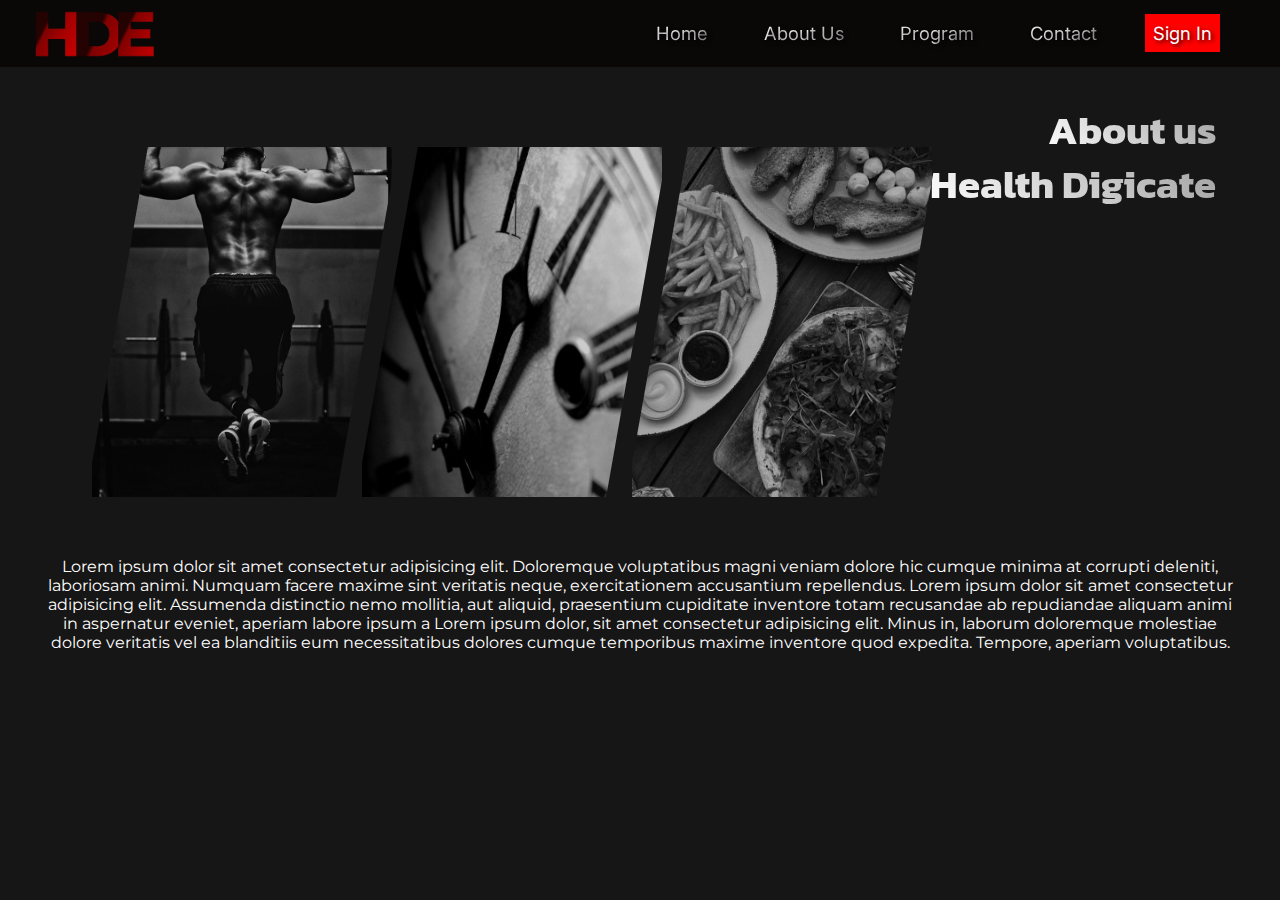
==== about.html @ f242c2aa "Add files via upload" ====
<!DOCTYPE html>
<html lang="en">
<head>
    <meta charset="UTF-8">
    <meta name="viewport" content="width=device-width, initial-scale=1.0">
    <title>Health Digicate</title>
    <link rel="stylesheet" href="style.css">
    <link rel="preconnect" href="https://fonts.googleapis.com">
    <link rel="preconnect" href="https://fonts.gstatic.com" crossorigin>
    <link href="https://fonts.googleapis.com/css2?family=Inter:ital,opsz,wght@0,14..32,100..900;1,14..32,100..900&family=Kanit:ital,wght@0,100;0,200;0,300;0,400;0,500;0,600;0,700;0,800;0,900;1,100;1,200;1,300;1,400;1,500;1,600;1,700;1,800;1,900&family=Montserrat:ital,wght@0,100..900;1,100..900&display=swap" rel="stylesheet">
</head>
<body>
   <nav>
      <div class="title">
         <img src="logo.png" alt="logo" width="130px">
      </div>
      <ul>
         <li><a href="special.html">Home</a></li>
         <li><a href="first.html">About Us</a></li>
         <li><a href="second.html">Program</a></li>
         <li><a href="villain.html">Contact</a></li>
         <li><a href="villain.html" class="no-hover">Sign In</a></li>
      </ul>
   </nav>
   <div class="about-section">
      <h1 class="about-us">About us</h1>
      <h1 class="health-about">Health Digicate</h1>
   </div>
   <div class="image-container">
      <div class="image-box">
         <img src="foto_about_1.jpg" alt="foto_about_1" class="image-photo">
      </div>
      <div class="image-box">
         <img src="foto_about_2.jpg" alt="foto_about_2" class="image-photo">
      </div>
      <div class="image-box">
         <img src="foto_about_3.jpg" alt="foto_about_3" class="image-photo">
      </div>
   </div>
   <p>
      Lorem ipsum dolor sit amet consectetur adipisicing elit. Doloremque voluptatibus magni veniam dolore hic cumque minima at corrupti deleniti, laboriosam animi. Numquam facere maxime sint veritatis neque, exercitationem accusantium repellendus. Lorem ipsum dolor sit amet consectetur adipisicing elit. Assumenda distinctio nemo mollitia, aut aliquid, praesentium cupiditate inventore totam recusandae ab repudiandae aliquam animi in aspernatur eveniet, aperiam labore ipsum a Lorem ipsum dolor, sit amet consectetur adipisicing elit. Minus in, laborum doloremque molestiae dolore veritatis vel ea blanditiis eum necessitatibus dolores cumque temporibus maxime inventore quod expedita. Tempore, aperiam voluptatibus.
   </p>
</body>
---- style.css ----
body {
    background-color: #171616;
    margin: 0;
    padding: 0;
}

nav {
    display: flex;
    justify-content: space-between;
    align-items: center;
    padding: 0 60px 0 30px;
    background-color: #0A0707;
    text-decoration: none;
    font-family: 'Inter', sans-serif;
}
ul {
    display: flex;
    gap: 40px;
    list-style: none;
    
}
li a{
    text-decoration: none;
    text-shadow: 2px 2px 4px rgba(0, 0, 0, 0.8);
    color: white;
    font-size: 1.15rem;
    background-color: transparent;
    padding: 8px;
    border: 10px;
    transition: all 0.2s ease;
    background: linear-gradient(90deg, #ffffff 50%, #a0a0a0 100%);
    -webkit-background-clip: text;
    -webkit-text-fill-color: transparent;
    background-clip: text;
}
.no-hover{
    background: none;
    -webkit-text-fill-color: white;
    background-color: red;
}
.no-hover:hover{
    border-bottom: none;
}
li a:hover {
    border-bottom: 4px solid red;
    font-weight: bold;
}

.about-us {
    right: 5%;
    top: 10%;
}
.health-about{
    right: 5%;
    top: 16%;
}
.about-section h1 {
    font-size: 40px;
    font-weight: bold;
    margin-top: 10px;
    background: linear-gradient(45deg, #ffffff 0%, #a0a0a0 100%);
    -webkit-background-clip: text;
    -webkit-text-fill-color: transparent;
    background-clip: text;
    color: #fff;
    font-family: 'Kanit', sans-serif;
    position: absolute;
    text-align: right;
}

/* .image-container {
    display: flex;
    align-items: center;
    justify-content: center;
    margin-top: 80px;
    gap: 20px;
}
.image-box {
    transform: rotate(10deg);
    overflow: hidden;

}
.image-box img {
    width: 200px;
    height: 300px;
    object-fit: cover;
} */

.image-container {
    position: relative;
    width: 100%;
    height: 400px;
    display: flex;
    justify-content: center;
    gap: 20px;
    margin-top: 80px;
    right: 10%;
}

.image-box {
    width: 250px;
    height: 350px;
    overflow: hidden;
    transform: skewX(-10deg);
    position: relative;
    background: #171616;
}



.image-photo {
    width: 120%;  
    height: 100%;
    object-fit: cover;
    transform: skewX(10deg);
    position: relative;
    left: -10%;
    filter: brightness(0.8);
}


p {
    color: white;
    display: flex;
    text-align: center;
    justify-content: center;
    margin-left: 45px;
    margin-right: 45px;
    margin-top: 10px;
    font-family: 'Montserrat', sans-serif;
}

@media (max-width: 768px) {
    body {overflow-x: hidden;}

    /* nav {
        flex-direction: column; 
    }*/

    .image-box{
        height: auto;
    }
    .image-container{
        margin-top: 120px;
        margin-left: 17%;
        width: 85%;
        height: 50%;
   }

    p {
        font-size: small;
        text-align: center;
        margin-top: 50px;
    }

    nav {
        
    }
}
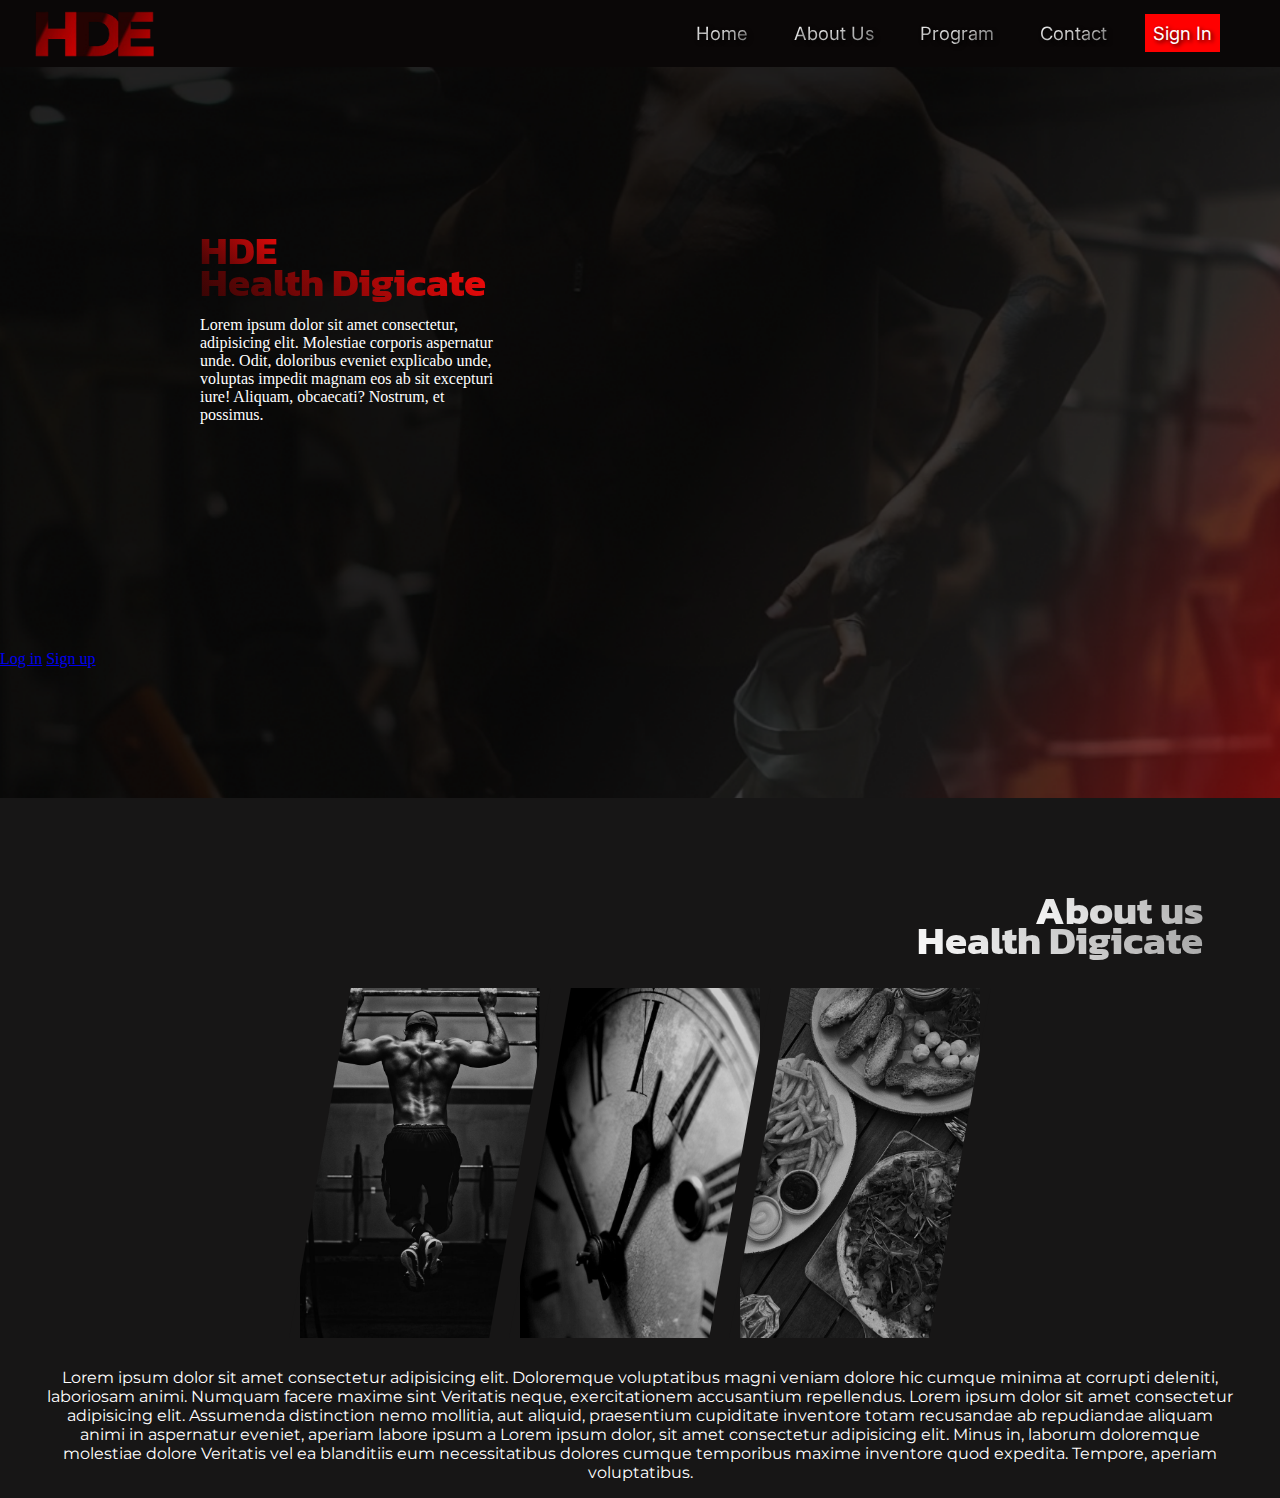
==== commit 9be2ef13: "BUATRENO" ====
--- a/about.html
+++ b/about.html
@@ -1,27 +1,77 @@
 <!DOCTYPE html>
+
 <html lang="en">
+
 <head>
+
     <meta charset="UTF-8">
+
     <meta name="viewport" content="width=device-width, initial-scale=1.0">
+
     <title>Health Digicate</title>
+
     <link rel="stylesheet" href="style.css">
+
+    <link rel="stylesheet" href="https://cdnjs.cloudflare.com/ajax/libs/font-awesome/6.0.0-beta3/css/all.min.css">
+
     <link rel="preconnect" href="https://fonts.googleapis.com">
+
     <link rel="preconnect" href="https://fonts.gstatic.com" crossorigin>
+
     <link href="https://fonts.googleapis.com/css2?family=Inter:ital,opsz,wght@0,14..32,100..900;1,14..32,100..900&family=Kanit:ital,wght@0,100;0,200;0,300;0,400;0,500;0,600;0,700;0,800;0,900;1,100;1,200;1,300;1,400;1,500;1,600;1,700;1,800;1,900&family=Montserrat:ital,wght@0,100..900;1,100..900&display=swap" rel="stylesheet">
-</head>
+
+   </head>
+
 <body>
+
    <nav>
+
       <div class="title">
+
          <img src="logo.png" alt="logo" width="130px">
+
       </div>
-      <ul>
-         <li><a href="special.html">Home</a></li>
-         <li><a href="first.html">About Us</a></li>
-         <li><a href="second.html">Program</a></li>
-         <li><a href="villain.html">Contact</a></li>
-         <li><a href="villain.html" class="no-hover">Sign In</a></li>
-      </ul>
-   </nav>
+      <div class="navbar-nav">
+         <ul class="menu">
+
+            <li><a href="#home">Home</a></li>
+   
+            <li><a href="#about">About Us</a></li>
+   
+            <li><a href="#program">Program</a></li>
+   
+            <li><a href="#contact">Contact</a></li>
+   
+            <li><a href="" target="_self" class="no-hover">Sign In</a></li>
+   
+         </ul>
+      </div>
+
+      <div class="hamburger-container">
+
+         <button class="hamburger"><i class="fa-solid fa-bars"></i></button>
+
+      </div>
+
+   </nav>   
+ 
+<div class="home" id="home">
+   <div class="home-page">
+   <div class="home-text">
+      <h1 class="hde-home">HDE</h1>
+      <h1 class="health-home">Health Digicate</h1>
+   </div>
+   <div class="home-paragraph">
+      <p>Lorem ipsum dolor sit amet consectetur, adipisicing elit. Molestiae corporis aspernatur unde. Odit, doloribus eveniet explicabo unde, voluptas impedit magnam eos ab sit excepturi iure! Aliquam, obcaecati? Nostrum, et possimus.</p>
+   </div>
+   </div>
+   <div class="home-link">
+      <a href="login.html">Log in</a>
+      <a href="sign-up-home">Sign up</a>
+   </div>
+</div>
+
+<div class="about-page" id="about">
    <div class="about-section">
       <h1 class="about-us">About us</h1>
       <h1 class="health-about">Health Digicate</h1>
@@ -31,13 +81,20 @@
          <img src="foto_about_1.jpg" alt="foto_about_1" class="image-photo">
       </div>
       <div class="image-box">
-         <img src="foto_about_2.jpg" alt="foto_about_2" class="image-photo">
+         <img src="foto_about_2.jpg" alt="foto_about_2" class="image-photo photo-down">
       </div>
       <div class="image-box">
          <img src="foto_about_3.jpg" alt="foto_about_3" class="image-photo">
       </div>
    </div>
-   <p>
-      Lorem ipsum dolor sit amet consectetur adipisicing elit. Doloremque voluptatibus magni veniam dolore hic cumque minima at corrupti deleniti, laboriosam animi. Numquam facere maxime sint veritatis neque, exercitationem accusantium repellendus. Lorem ipsum dolor sit amet consectetur adipisicing elit. Assumenda distinctio nemo mollitia, aut aliquid, praesentium cupiditate inventore totam recusandae ab repudiandae aliquam animi in aspernatur eveniet, aperiam labore ipsum a Lorem ipsum dolor, sit amet consectetur adipisicing elit. Minus in, laborum doloremque molestiae dolore veritatis vel ea blanditiis eum necessitatibus dolores cumque temporibus maxime inventore quod expedita. Tempore, aperiam voluptatibus.
+
+   <p class="about-text">
+
+      Lorem ipsum dolor sit amet consectetur adipisicing elit. Doloremque voluptatibus magni veniam dolore hic cumque minima at corrupti deleniti, laboriosam animi. Numquam facere maxime sint Veritatis neque, exercitationem accusantium repellendus. Lorem ipsum dolor sit amet consectetur adipisicing elit. Assumenda distinction nemo mollitia, aut aliquid, praesentium cupiditate inventore totam recusandae ab repudiandae aliquam animi in aspernatur eveniet, aperiam labore ipsum a Lorem ipsum dolor, sit amet consectetur adipisicing elit. Minus in, laborum doloremque molestiae dolore Veritatis vel ea blanditiis eum necessitatibus dolores cumque temporibus maxime inventore quod expedita. Tempore, aperiam voluptatibus.
+
    </p>
+
+</div>
+<script src="script.js"></script>
 </body>
+</html>--- a/style.css
+++ b/style.css
@@ -1,7 +1,8 @@
-body {
+body, html {
     background-color: #171616;
     margin: 0;
     padding: 0;
+    scroll-behavior: smooth;
 }
 
 nav {
@@ -12,12 +13,19 @@
     background-color: #0A0707;
     text-decoration: none;
     font-family: 'Inter', sans-serif;
-}
-ul {
-    display: flex;
-    gap: 40px;
+    position: fixed;
+    top: 0;
+    left: 0;
+    right: 0;
+    z-index: 9999;
+}
+.navbar-nav ul {
+    display: flex;
+    gap: 30px;
     list-style: none;
-    
+}
+.navbar-nav {
+    transition: all 0.4s ease-in;
 }
 li a{
     text-decoration: none;
@@ -40,19 +48,60 @@
 }
 .no-hover:hover{
     border-bottom: none;
-}
-li a:hover {
+    font-weight: normal;
+}
+li a.active,a:hover {
     border-bottom: 4px solid red;
     font-weight: bold;
 }
-
+.home {
+    background-image: url(background-home.png);
+    background-size: cover;
+    background-position: center;
+    background-attachment: fixed;
+    padding-top: 50px;
+    padding-bottom: 130px;
+}
+.home-page {
+    margin-top: 200px;
+    margin-left: 150px;
+    padding: 50px;
+    width: 300px;
+    height: 300px;
+    position: relative;
+}
+.home-page h1 {
+    font-size: 40px;
+    font-weight: bold;
+    margin-top: 10px;
+    background: linear-gradient(45deg, #2f0404, #fa0a0a 100%);
+    -webkit-background-clip: text;
+    -webkit-text-fill-color: transparent;
+    background-clip: text;
+    color: #fff;
+    font-family: 'Kanit', sans-serif;
+    position: absolute;
+    text-align: right;
+}
+.hde-home {
+    top: -10%;
+}
+.health-home {
+    top: -2%;
+}
+.home-paragraph {
+    color: white;
+}
+.about-page {
+    position: relative;
+}
 .about-us {
-    right: 5%;
-    top: 10%;
+    top: -3%;
+    right: 6%;
 }
 .health-about{
-    right: 5%;
-    top: 16%;
+    top: 2%;
+    right: 6%;
 }
 .about-section h1 {
     font-size: 40px;
@@ -93,20 +142,32 @@
     display: flex;
     justify-content: center;
     gap: 20px;
-    margin-top: 80px;
-    right: 10%;
-}
-
+    margin-top: 90px;
+}
 .image-box {
-    width: 250px;
+    width: 200px;
     height: 350px;
     overflow: hidden;
     transform: skewX(-10deg);
     position: relative;
     background: #171616;
-}
-
-
+    margin-top: 100px;
+}
+
+.hamburger-container button {
+    display: none;
+    background-color: transparent;
+    border: none;
+}
+
+.hamburger-container button i{
+    font-size: 20px;
+    color: white;
+}
+
+.hamburger-container{
+    display: none;
+}
 
 .image-photo {
     width: 120%;  
@@ -118,42 +179,70 @@
     filter: brightness(0.8);
 }
 
-
-p {
+.about-text {
     color: white;
     display: flex;
     text-align: center;
     justify-content: center;
     margin-left: 45px;
     margin-right: 45px;
-    margin-top: 10px;
+    margin-top: 80px;
     font-family: 'Montserrat', sans-serif;
 }
 
-@media (max-width: 768px) {
+.navbar-nav.active {
+    left: 0;
+}
+
+@media (max-width: 1024px) {
     body {overflow-x: hidden;}
-
-    /* nav {
-        flex-direction: column; 
-    }*/
 
     .image-box{
         height: auto;
     }
     .image-container{
         margin-top: 120px;
-        margin-left: 17%;
+        margin-left: 7%;
         width: 85%;
         height: 50%;
    }
 
-    p {
+    .about-text {
         font-size: small;
-        text-align: center;
+        text-align: justify;
         margin-top: 50px;
     }
 
-    nav {
-        
-    }
-}+    .hamburger-container button {
+        display: block;
+    }
+    
+    .hamburger-container{
+        display: block;
+    }
+    .navbar-nav {
+        position: absolute;
+        left: -120%;
+        top: 66px;
+        height: 100vh;
+        width: 100vw;
+        z-index: 9999;
+        background-color: #0A0707;
+    }
+
+    .navbar-nav ul{
+        flex-direction: column;
+    }
+    .about-page {
+        margin-top: 0rem;
+        position: relative;
+    }
+    .about-section h1{
+        font-size: 35px;
+    }
+}
+@media (max-width: 300px){
+    .about-section h1{
+        font-size: 25px;
+    }
+}
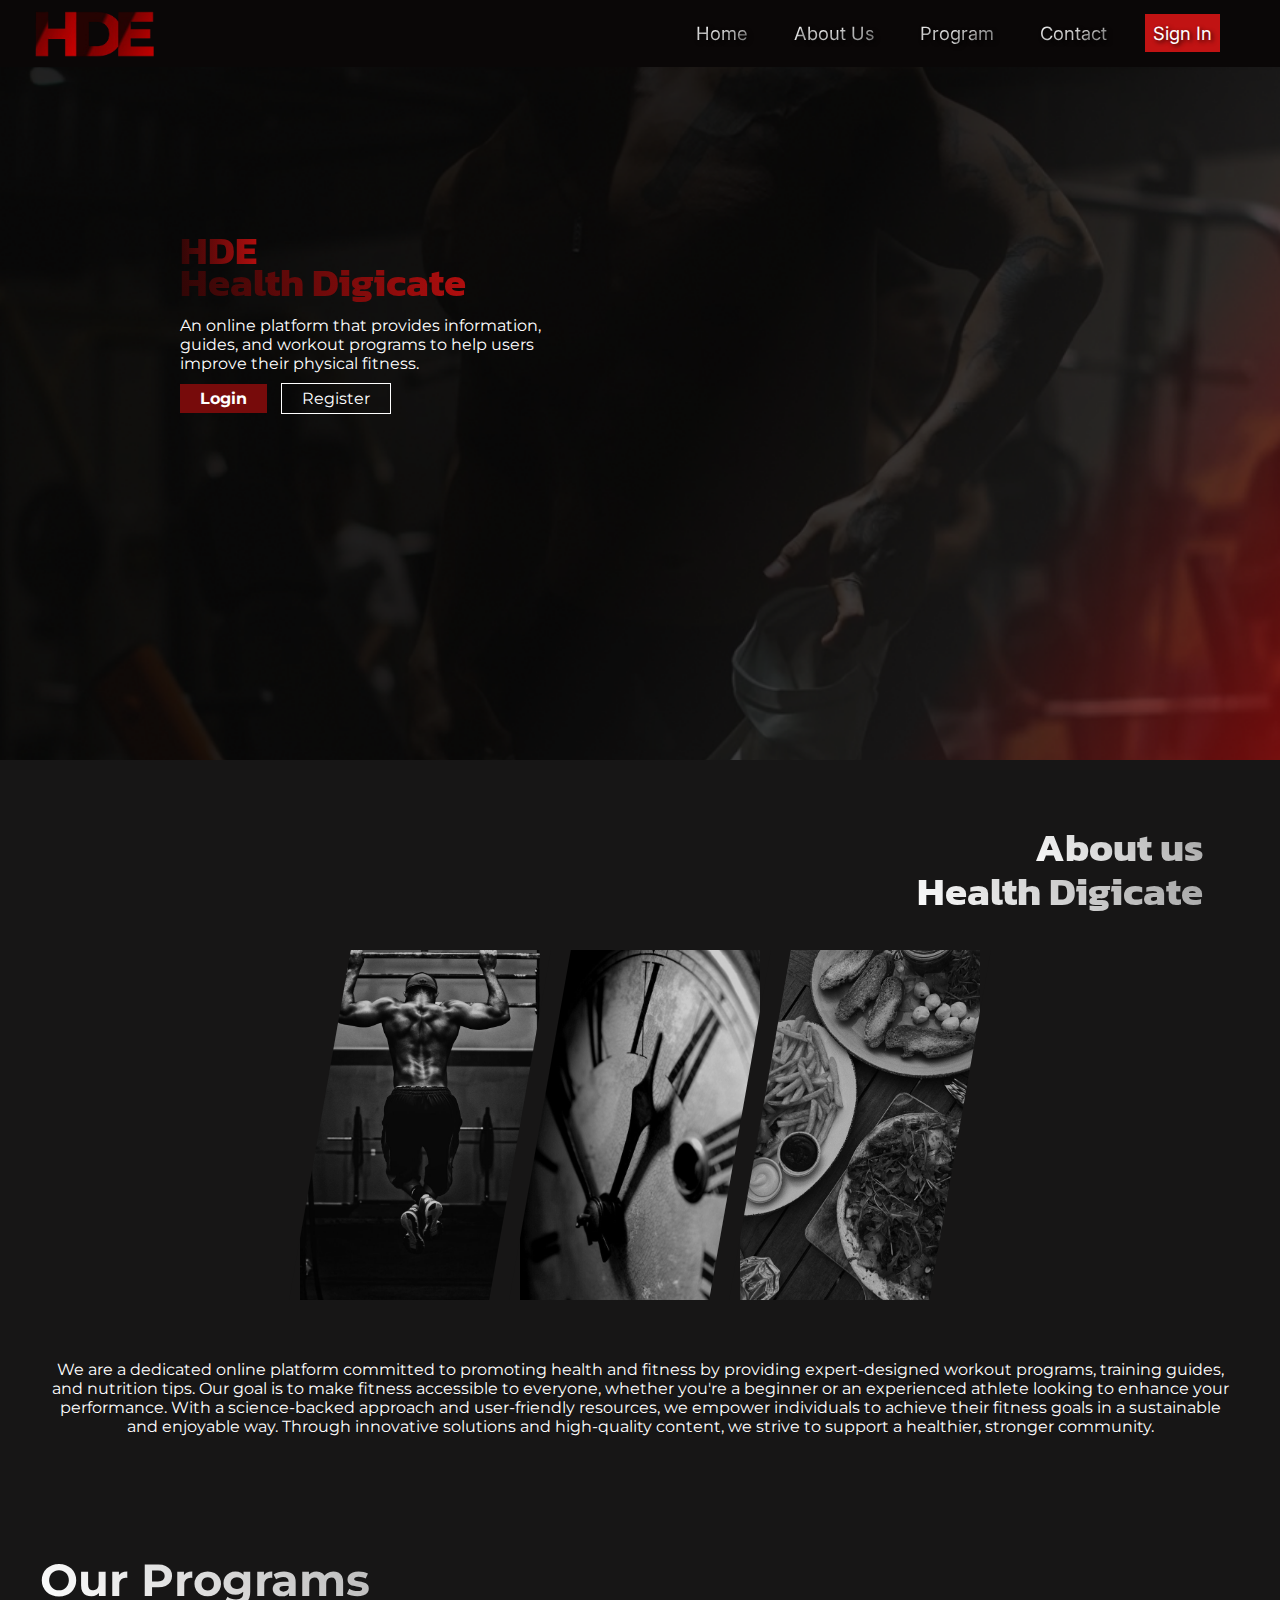
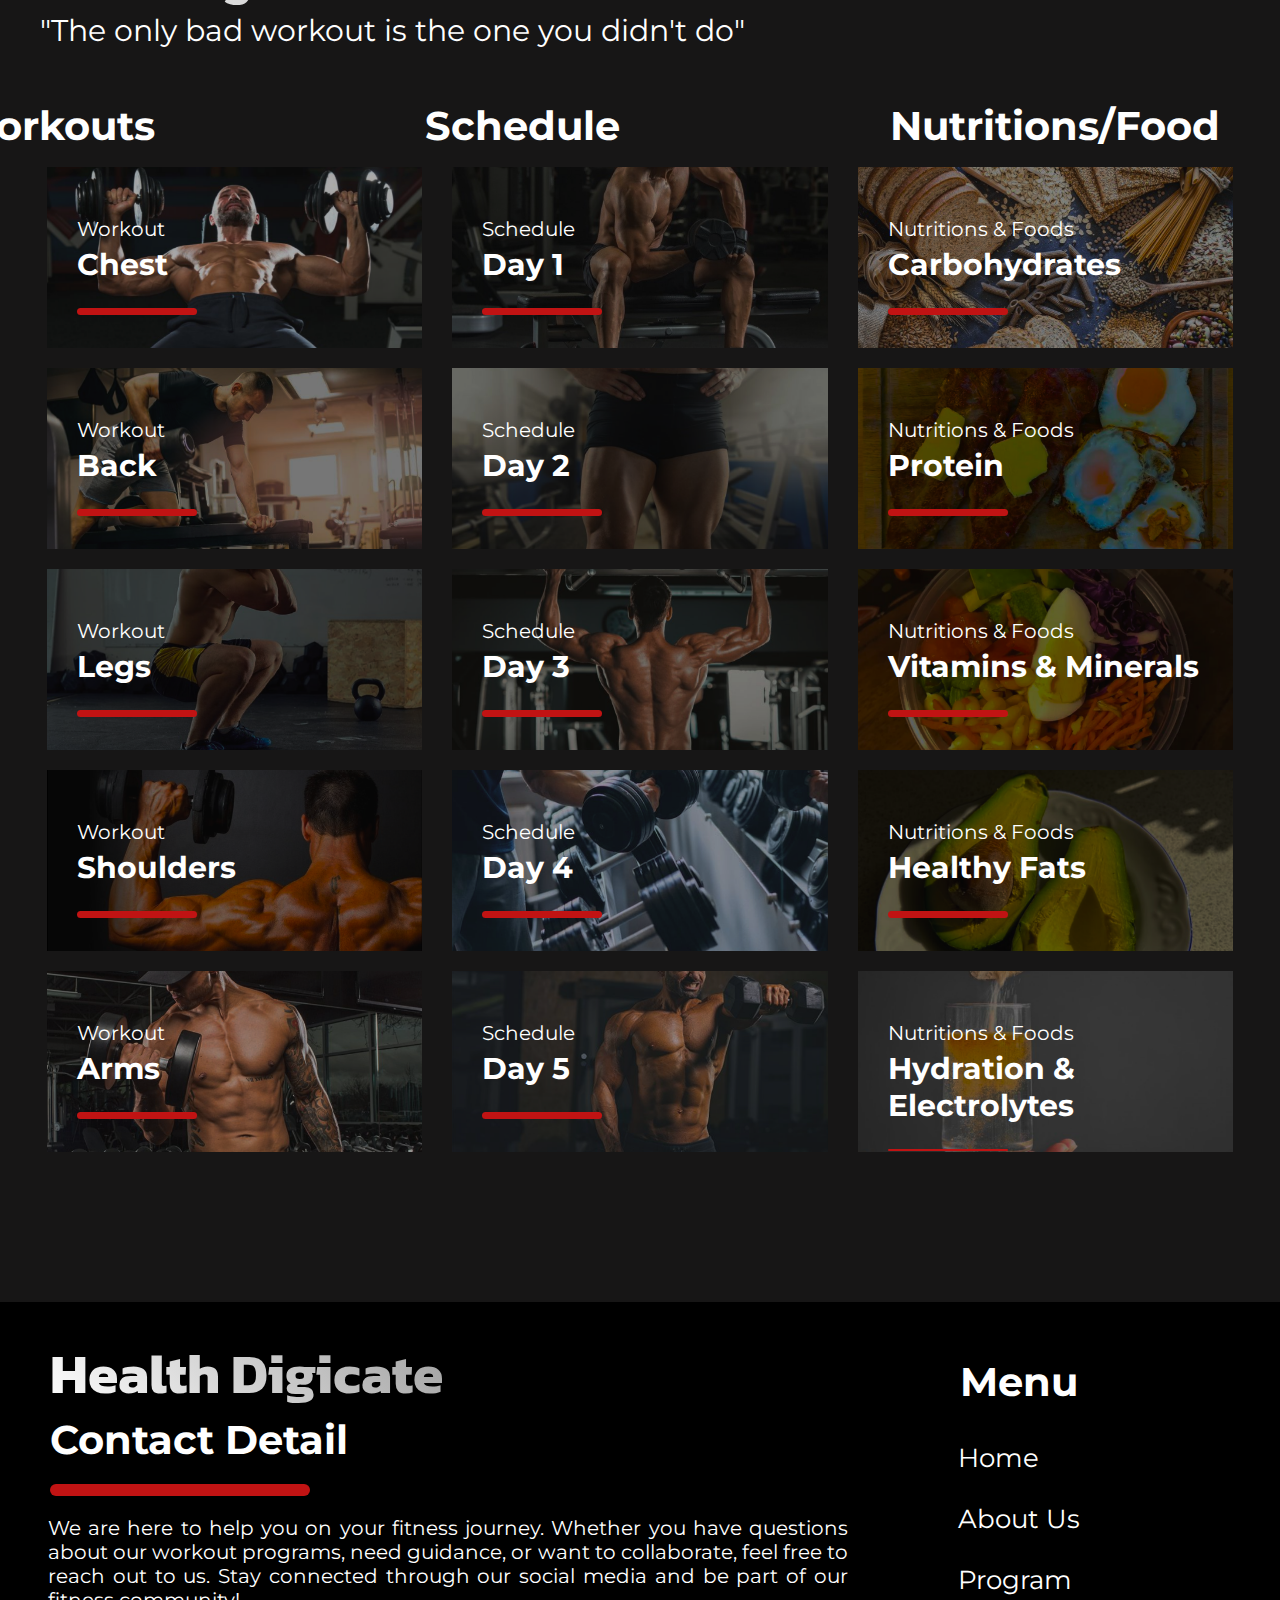
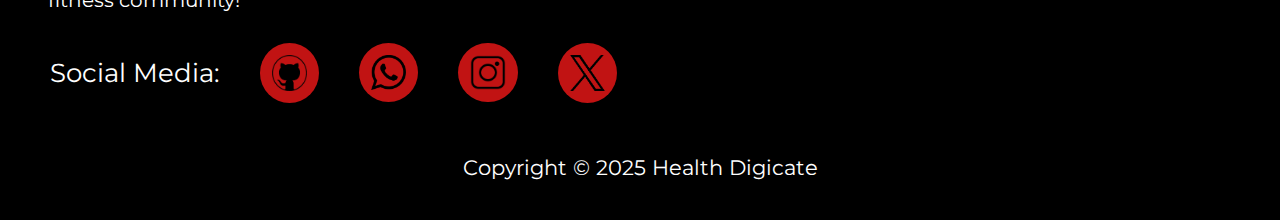
==== commit 70a5b907: "PROGRAMUPDATE" ====
--- a/about.html
+++ b/about.html
@@ -42,7 +42,7 @@
    
             <li><a href="#contact">Contact</a></li>
    
-            <li><a href="" target="_self" class="no-hover">Sign In</a></li>
+            <li><a href="login.html" target="_self" class="no-hover">Sign In</a></li>
    
          </ul>
       </div>
@@ -62,12 +62,12 @@
       <h1 class="health-home">Health Digicate</h1>
    </div>
    <div class="home-paragraph">
-      <p>Lorem ipsum dolor sit amet consectetur, adipisicing elit. Molestiae corporis aspernatur unde. Odit, doloribus eveniet explicabo unde, voluptas impedit magnam eos ab sit excepturi iure! Aliquam, obcaecati? Nostrum, et possimus.</p>
-   </div>
+      <p>An online platform that provides information, guides, and workout programs to help users improve their physical fitness.</p>
    </div>
    <div class="home-link">
-      <a href="login.html">Log in</a>
-      <a href="sign-up-home">Sign up</a>
+      <a href="login.html" class="login-link">Login</a>
+      <a href="login.html" class="sign-up-link">Register</a>
+   </div>
    </div>
 </div>
 
@@ -86,15 +86,157 @@
       <div class="image-box">
          <img src="foto_about_3.jpg" alt="foto_about_3" class="image-photo">
       </div>
-   </div>
-
+   </div>   
    <p class="about-text">
-
-      Lorem ipsum dolor sit amet consectetur adipisicing elit. Doloremque voluptatibus magni veniam dolore hic cumque minima at corrupti deleniti, laboriosam animi. Numquam facere maxime sint Veritatis neque, exercitationem accusantium repellendus. Lorem ipsum dolor sit amet consectetur adipisicing elit. Assumenda distinction nemo mollitia, aut aliquid, praesentium cupiditate inventore totam recusandae ab repudiandae aliquam animi in aspernatur eveniet, aperiam labore ipsum a Lorem ipsum dolor, sit amet consectetur adipisicing elit. Minus in, laborum doloremque molestiae dolore Veritatis vel ea blanditiis eum necessitatibus dolores cumque temporibus maxime inventore quod expedita. Tempore, aperiam voluptatibus.
-
+      We are a dedicated online platform committed to promoting health and fitness by providing expert-designed workout programs, training guides, and nutrition tips. Our goal is to make fitness accessible to everyone, whether you're a beginner or an experienced athlete looking to enhance your performance.
+
+With a science-backed approach and user-friendly resources, we empower individuals to achieve their fitness goals in a sustainable and enjoyable way. Through innovative solutions and high-quality content, we strive to support a healthier, stronger community.
    </p>
-
-</div>
-<script src="script.js"></script>
+</div>
+
+<div class="program" id="program">
+   <div class="program-info">
+      <h1>Our Programs</h1>
+      <h2>"The only bad workout is the one you didn't do"</h2>
+   </div>
+
+<div class="container-program">
+   <div class="program-list">
+      <h1>Workouts</h1>
+      <h1>Schedule</h1>
+      <h1>Nutritions/Food</h1>
+   </div>
+   <div class="item-program">
+      <p>Workout</p>
+      <h1>Chest</h1>
+      <div class="divider-program"></div>
+   </div>
+   <div class="item-program">
+      <p>Schedule</p>
+      <h1>Day 1</h1>
+      <div class="divider-program"></div>
+   </div>
+   <div class="item-program">
+      <p>Nutritions & Foods</p>
+      <h1>Carbohydrates</h1>
+      <div class="divider-program"></div>
+   </div>
+   <div class="item-program">
+      <p>Workout</p>
+      <h1>Back</h1>
+      <div class="divider-program"></div>
+   </div>
+   <div class="item-program">
+      <p>Schedule</p>
+      <h1>Day 2</h1>
+      <div class="divider-program"></div>
+   </div>
+   <div class="item-program">
+      <p>Nutritions & Foods</p>
+      <h1>Protein</h1>
+      <div class="divider-program"></div>
+   </div>
+   <div class="item-program">
+      <p>Workout</p>
+      <h1>Legs</h1>
+      <div class="divider-program"></div>
+   </div>
+   <div class="item-program">
+      <p>Schedule</p>
+      <h1>Day 3</h1>
+      <div class="divider-program"></div>
+   </div>
+   <div class="item-program">
+      <p>Nutritions & Foods</p>
+      <h1>Vitamins & Minerals</h1>
+      <div class="divider-program"></div>
+   </div>
+   <div class="item-program">
+      <p>Workout</p>
+      <h1>Shoulders</h1>
+      <div class="divider-program"></div>
+   </div>
+   <div class="item-program">
+      <p>Schedule</p>
+      <h1>Day 4</h1>
+      <div class="divider-program"></div>
+   </div>
+   <div class="item-program">
+      <p>Nutritions & Foods</p>
+      <h1>Healthy Fats</h1>
+      <div class="divider-program"></div>
+   </div>
+   <div class="item-program">
+      <p>Workout</p>
+      <h1>Arms</h1>
+      <div class="divider-program"></div>
+   </div>
+   <div class="item-program">
+      <p>Schedule</p>
+      <h1>Day 5</h1>
+      <div class="divider-program"></div>
+   </div>
+   <div class="item-program">
+      <p>Nutritions & Foods</p>
+      <h1>Hydration & Electrolytes</h1>
+      <div class="divider-program"></div>
+   </div>
+ </div>
+ 
+</div>
+<footer>
+<div class="contact" id="contact">
+   <div class="contact-section" style="display: inline-block;">
+      <h1>Health Digicate</h1>
+      <h2>Contact Detail</h2>
+            <div class="shortcut">
+         <h2>Menu</h2>
+           <ul class="shortcut-menu">
+   
+              <li><a href="#home">Home</a></li>
+   
+              <li><a href="#about">About Us</a></li>
+   
+             <li><a href="#program">Program</a></li>
+   
+          </ul>
+       </div>
+      <div class="divider"></div>
+      <p>We are here to help you on your fitness journey. Whether you have questions about our workout programs, need guidance, or want to collaborate, feel free to reach out to us. Stay connected through our social media and be part of our fitness community!</p>
+
+
+      <!-- <div class="contact-info">
+          <div class="contact-icon-image">
+            <i class="fa-solid fa-phone-volume" style="transform: rotate(-45deg)"></i>
+              <p>(+62) 881-0267-55050</p>
+          </div>
+          <div class="contact-icon-image">
+            <i class="fa-regular fa-envelope"></i>
+              <p>cidk2594@gmail.com</p>
+          </div> -->
+      <!-- </div> -->
+      <div class="container-footer">
+
+         <div class="social-media">
+            <h3>Social Media:</h3>
+            <div class="container-social-media">
+             <a href="https://github.com/dashboard"><img src="png-transparent-github-computer-icons-github-cdr-cat-like-mammal-carnivoran-thumbnail-removebg-preview (1).png" alt="GitHub"></a>
+            </div>
+            <div class="container-social-media">
+             <a href="http://wa.me/6281259065059"><img src="whatsapp-removebg-preview.png" alt="Whatsapp"></a>  
+            </div>
+            <div class="container-social-media">
+             <a href="https://www.instagram.com/renno.renn?igsh=Y2gxMzNueXM4amto"><img src="png-transparent-instagram-instagram-logo-logo-instagram-icon-thumbnail-removebg-preview.png" alt="Instagram"></a>
+            </div>
+            <div class="container-social-media">
+             <a href="https://x.com/Atreides176?t=_j4ejlRWO8tbGHtYecfd0w&s=09"><img src="twitter-removebg-preview.png" alt="Twitter"></a>
+            </div>
+       </div>
+      </div>
+</div>
+<p class="copyright">Copyright &copy; 2025 Health Digicate</p>
+</footer>
+
+<script src="main.js"></script>
 </body>
 </html>--- a/style.css
+++ b/style.css
@@ -1,4 +1,9 @@
-body, html {
+html {
+    background-color: black;
+    scroll-behavior: smooth;
+}
+
+body {
     background-color: #171616;
     margin: 0;
     padding: 0;
@@ -19,6 +24,9 @@
     right: 0;
     z-index: 9999;
 }
+.navbar-nav.active {
+    left: 0;
+}
 .navbar-nav ul {
     display: flex;
     gap: 30px;
@@ -27,7 +35,7 @@
 .navbar-nav {
     transition: all 0.4s ease-in;
 }
-li a{
+.navbar-nav a{
     text-decoration: none;
     text-shadow: 2px 2px 4px rgba(0, 0, 0, 0.8);
     color: white;
@@ -41,32 +49,189 @@
     -webkit-text-fill-color: transparent;
     background-clip: text;
 }
-.no-hover{
+.navbar-nav .no-hover{
     background: none;
     -webkit-text-fill-color: white;
-    background-color: red;
-}
-.no-hover:hover{
+    background-color: #c11313;
+}
+.navbar-nav .no-hover:hover{
     border-bottom: none;
     font-weight: normal;
 }
-li a.active,a:hover {
-    border-bottom: 4px solid red;
+.navbar-nav a:hover {
+    border-bottom: 4px solid #c11313;
     font-weight: bold;
 }
+.login-register-page {
+    font-family: 'Montserrat', sans-serif;
+    display: flex;
+    justify-content: center;
+    align-items: center;
+    min-height: 100vh;
+}
+.container-login {
+    margin-top: 100px;
+    position: relative;
+    width: 825px;
+    height: 520px;
+    border-radius: 30px;
+    margin: 20px;
+    /* box-shadow: 0 0 15px rgba(238, 238, 238, 0.548); */
+    overflow: hidden;
+    background: url(background-contact.png) no-repeat center center;
+    background-size: cover;
+}
+.form-box-login, .form-box-regist {
+    position: absolute;
+    right: 0;
+    width: 50%;
+    height: 100%;
+    display: flex;
+    align-items: center;
+    text-align: center;
+    color: white;
+    z-index: 1;
+    transition: 0.6s ease-in-out 0.8s, visibility 0s 0.6s;
+}
+.container-login.active .form-box-login, .form-box-regist {
+    right: 50%;
+}
+.form-box-regist {
+    visibility: hidden;
+    right: 0;
+}
+.container-login.active .form-box-regist {
+    visibility: visible;
+    right: 50%;
+}
+.form-box-login {
+    visibility: visible;
+    right: 0;
+}
+.container-login.active .form-box-login {
+    visibility: hidden;
+    right: 50%;
+}
+form {
+    width: 100%;
+}
+.container-login h1{
+    font-size: 40px;
+    margin: -10px 0px;
+}
+.input-box {
+    position: relative;
+    margin: 30px 0px;
+    background-color: transparent;
+}
+.input-box input {
+    width: 70%;
+    padding: 15px 35px 15px 20px;
+    border-radius: 10px;
+    border: 1px solid white;
+    outline: none;
+    font-size: 16px;
+    background-color: rgba(0, 0, 0, 0.5); 
+    color: white;
+}
+.input-box input::placeholder {
+    color: rgba(255, 255, 255, 0.862);
+}
+.input-box i {
+    position: absolute;
+    transform: translateY(50%);
+    top: 6px;
+    right: 12%;
+    font-size: 17px;
+    color: #909090;
+}
+.btn-login{
+    width: 84%;
+    height: 45px;
+    border-radius: 10px;
+    background-color: #AA0101;
+    color: white;
+    border: none;
+    outline: none;
+    cursor: pointer;
+    font-size: 30px;
+    font-weight: 700;
+}
+.toggle-box {
+    position: absolute;
+    width: 100%;
+    height: 100%;
+}
+.toggle-box::before{
+    content: '';
+    position: absolute;
+    border-radius: 150px;
+    left: -250%;
+    width: 300%;
+    height: 100%;
+    background-color: #AA0101;
+    z-index: 2;
+    transition: 0.8s ease-in-out;
+}
+.container-login.active .toggle-box::before{
+    left: 50%;
+}
+.toggle-panel-left, .toggle-panel-right {
+    position: absolute;
+    width: 50%;
+    height: 100%;
+    color: white;
+    display: flex;
+    gap: 8px;
+    flex-direction: column;
+    justify-content: center;
+    text-align: center;
+    align-items: center;
+    z-index: 2;
+    transition: 0.5s ease-in;
+}
+.toggle-panel-left {
+    left: 0;
+    transition: ease-in-out 1.2s; 
+}
+.container-login.active .toggle-panel-left {
+    left: -50%;
+    transition: ease-in-out 0.6s; 
+}
+
+.toggle-panel-right {
+    right: -50%;
+    transition: ease-in-out 0.6s;
+}
+.container-login.active .toggle-panel-right {
+    right: 0%;
+    transition: ease-in-out 1.2s;
+}
+.btn-register-now, .btn-login-now{
+    width: 50%;
+    height: 45px;
+    border-radius: 10px;
+    background-color: rgba(0, 0, 0, 0.0);
+    color: white;
+    border: 2px solid white;
+    cursor: pointer;
+    font-size: 30px;
+    font-weight: 700;
+}
+
 .home {
     background-image: url(background-home.png);
     background-size: cover;
     background-position: center;
-    background-attachment: fixed;
+    background-attachment: none;
     padding-top: 50px;
-    padding-bottom: 130px;
+    padding-bottom: 110px;
 }
 .home-page {
     margin-top: 200px;
-    margin-left: 150px;
+    margin-left: 130px;
     padding: 50px;
-    width: 300px;
+    width: 400px;
     height: 300px;
     position: relative;
 }
@@ -74,15 +239,22 @@
     font-size: 40px;
     font-weight: bold;
     margin-top: 10px;
-    background: linear-gradient(45deg, #2f0404, #fa0a0a 100%);
+    background: linear-gradient(90deg, #310606, #af0e0e 100%);
     -webkit-background-clip: text;
     -webkit-text-fill-color: transparent;
     background-clip: text;
-    color: #fff;
     font-family: 'Kanit', sans-serif;
     position: absolute;
     text-align: right;
 }
+.home-page a {
+    text-decoration: none;
+    color: white;
+    font-family: 'Montserrat', sans-serif;
+}
+.home-page p {
+    font-family: 'Montserrat', sans-serif;   
+}
 .hde-home {
     top: -10%;
 }
@@ -90,23 +262,48 @@
     top: -2%;
 }
 .home-paragraph {
-    color: white;
+    color: white; 
+}
+.home-link{
+    font-weight: bold;
+    color: white;
+}
+.login-link{
+    margin-right: 10px;
+    padding: 5px 20px;
+    background-color: #770b0b;
+    transition: all 0.2s ease;
+}
+
+.sign-up-link{
+    padding: 5px 20px;
+    font-weight: lighter;
+    border: 1px solid white;
+    transition: all 0.2s ease;
+}
+.sign-up-link:hover{
+    color: black;
+    background-color: white;
+}
+.login-link:hover{
+    color: #770b0b;
+    background-color: white;
 }
 .about-page {
     position: relative;
+    padding-top: 150px;
 }
 .about-us {
-    top: -3%;
+    top: 4%;
     right: 6%;
 }
 .health-about{
-    top: 2%;
+    top: 10%;
     right: 6%;
 }
 .about-section h1 {
     font-size: 40px;
     font-weight: bold;
-    margin-top: 10px;
     background: linear-gradient(45deg, #ffffff 0%, #a0a0a0 100%);
     -webkit-background-clip: text;
     -webkit-text-fill-color: transparent;
@@ -117,24 +314,6 @@
     text-align: right;
 }
 
-/* .image-container {
-    display: flex;
-    align-items: center;
-    justify-content: center;
-    margin-top: 80px;
-    gap: 20px;
-}
-.image-box {
-    transform: rotate(10deg);
-    overflow: hidden;
-
-}
-.image-box img {
-    width: 200px;
-    height: 300px;
-    object-fit: cover;
-} */
-
 .image-container {
     position: relative;
     width: 100%;
@@ -142,7 +321,6 @@
     display: flex;
     justify-content: center;
     gap: 20px;
-    margin-top: 90px;
 }
 .image-box {
     width: 200px;
@@ -151,7 +329,7 @@
     transform: skewX(-10deg);
     position: relative;
     background: #171616;
-    margin-top: 100px;
+    margin-top: 40px;
 }
 
 .hamburger-container button {
@@ -186,32 +364,308 @@
     justify-content: center;
     margin-left: 45px;
     margin-right: 45px;
-    margin-top: 80px;
-    font-family: 'Montserrat', sans-serif;
-}
-
-.navbar-nav.active {
-    left: 0;
+    margin-top: 50px;
+    font-family: 'Montserrat', sans-serif;
+    padding-bottom: 70px;
+}
+
+.program {
+    font-family: 'Montserrat', sans-serif;
+    padding-top: 0px;
+    padding-bottom: 150px;
+}
+.program-info{
+    display: flex;
+    flex-direction: column;
+    margin: 0 0 0 40px;
+
+}
+.program-info h1{
+    font-size: 45px;
+    font-weight: bold;
+    background: linear-gradient(45deg, #ffffff 0%, #a0a0a000 100%);
+    -webkit-background-clip: text;
+    -webkit-text-fill-color: transparent;
+    background-clip: text;
+    margin-bottom: -20px;
+}
+.program-info h2{
+    font-size: 30px;
+    color: white;
+    font-weight: normal;    
+}
+.program-list{
+    font-size: 20px;
+    color: white;
+    display: flex;
+    gap: 270px;
+    margin-left: -110px;
+    margin-bottom: -30px;
+}
+.container-program {
+    display: flex;
+    justify-content: center;
+    flex-wrap: wrap;
+    gap: 20px;
+  }
+  .item-program{
+    background-color: #909090;
+    margin: 0 5px 0 5px;
+    display: flex;
+    flex-direction: column;
+    padding: 30px 0px 1px  30px;
+    background-size: cover; /* Pastikan gambar menutupi seluruh card */
+    background-position: center;
+    background-repeat: no-repeat;
+    color: white;
+    cursor: pointer;
+    transition: 0.3s ease;
+  }
+  .item-program h1 {
+    font-size: 30px;
+    margin-bottom: 25px;
+    margin-top: -15px;
+  }
+  .item-program p {
+    font-size: 20px;
+  }
+  .item-program .divider-program {
+    width: 120px;
+    height: 7px;
+    background-color: #c11313;
+    border-radius: 20px;
+    margin-left: 0px;
+  }
+  .item-program:nth-child(2),
+  .item-program:nth-child(3),
+  .item-program:nth-child(4),
+  .item-program:nth-child(5),
+  .item-program:nth-child(6),
+  .item-program:nth-child(7),
+  .item-program:nth-child(8),
+  .item-program:nth-child(9),
+  .item-program:nth-child(10),
+  .item-program:nth-child(11),
+  .item-program:nth-child(12),
+  .item-program:nth-child(13),
+  .item-program:nth-child(14),
+  .item-program:nth-child(15),
+  .item-program:nth-child(16) {
+    width: 27%;
+    height: 150px;
+  }
+  .item-program:nth-child(2){
+    background-image: url(workout-1.png);
+  }
+  .item-program:nth-child(3){
+    background-image: url(schedule-1.png);
+  }
+  .item-program:nth-child(4){
+    background-image: url(nutritions-foods-1.png);
+  }
+  .item-program:nth-child(5){
+    background-image: url(workout-2.png);
+  }
+  .item-program:nth-child(6){
+    background-image: url(schedule-2.png);
+  }
+  .item-program:nth-child(7){
+    background-image: url(nutritions-foods-2.png);
+  }
+  .item-program:nth-child(8){
+    background-image: url(workout-3.png);
+  }
+  .item-program:nth-child(9){
+    background-image: url(schedule-3.png);
+  }
+  .item-program:nth-child(10){
+    background-image: url(nutritions-foods-3.png);
+  }
+  .item-program:nth-child(11){
+    background-image: url(workout-4.png);
+  }
+  .item-program:nth-child(12){
+    background-image: url(schedule-4.png);
+  }
+  .item-program:nth-child(13){
+    background-image: url(nutritions-foods-4.png);
+  }
+  .item-program:nth-child(14){
+    background-image: url(workout-5.png);
+  }
+  .item-program:nth-child(15){
+    background-image: url(schedule-5.png);
+  }
+  .item-program:nth-child(16){
+    background-image: url(nutritions-foods-5.png);
+  }
+  .item-program:hover{
+    opacity: 50%;
+    transform: scale(1.1);
+  }
+.contact {
+    background-color: black;
+}
+.contact-section {
+    padding-top: 30px;
+}
+.contact-section h1 {
+    font-size: 55px;
+    background: linear-gradient(45deg, #ffffff 0%, #46464692 100%);
+    -webkit-background-clip: text;
+    -webkit-text-fill-color: transparent;
+    background-clip: text;
+    font-family: 'Kanit', sans-serif;
+    margin: 0 0 0 50px;
+}
+.contact-section h2 {
+    font-size: 2.5em;
+    margin: auto;
+    padding: 0px 0 20px 50px;
+    color: white;
+    font-family: 'Montserrat', sans-serif;
+}
+
+.divider {
+    width: 260px;
+    height: 12px;
+    background-color: #c11313;
+    border-radius: 20px;
+    margin-left: 50px;
+}
+
+.contact-section p {
+    font-size: 20px;
+    text-align: justify;
+    margin-right: 200px;
+    margin-left: 48px;
+    width: 800px;
+    color: white;
+    font-family: 'Montserrat', sans-serif;
+}
+
+/* .contact-info {
+    display: flex;
+    flex-direction: column;
+    margin-left: 50px;
+    gap: 20px;
+    margin-bottom: 40px;
+}
+.contact-icon-image {
+    display: flex;
+    align-items: center;
+}
+
+.contact-icon-image i {
+    font-size: 4rem;
+    width: fit-content;
+    height: fit-content;
+    background-color: #c11313;
+    padding: 15px;
+    border-radius: 50%;
+    margin-left: 80px;
+}
+
+.contact-icon-image p {
+    font-size: 2rem;
+    color: white;
+    margin-left: 3rem;
+    font-family: 'Montserrat', sans-serif;
+} */
+.container-footer{
+    display: flex;
+    justify-content: space-between;
+    margin-top: 0;
+}
+.social-media {
+    display: flex;
+    align-items: center;
+    gap: 40px;
+    margin-top: 0;
+} 
+.social-media h3 {
+    color: white;
+    font-size: 1.6rem;
+    font-family: 'Montserrat', sans-serif;
+    font-weight: normal;
+    margin-left: 50px;
+}
+.container-social-media {
+    width: fit-content;
+    height: fit-content;
+    padding: 12px;
+    border-radius: 50%;
+    background-color: #c11313;
+}
+.container-social-media img {
+    width: 2.2rem;
+    display: flex;
+}
+.container-social-media{
+    transition: 0.2s ease;
+}
+.container-social-media:hover {
+    transform: scale(1.3);
+}
+.shortcut ul {
+    display: flex;
+    flex-direction: column;
+    gap: 30px;
+    list-style: none;
+}
+.shortcut {
+    transition: all 0.4s ease-in;
+    position: absolute;
+    right: 15%;
+    transform: translateY(-50%);
+}
+.shortcut a{
+    text-decoration: none;
+    color: white;
+    font-size: 1.6rem;
+    padding: 8px;
+    border: 10px;
+    font-family: 'Montserrat', sans-serif;
+    transition: all 0.2s ease;
+}
+.shortcut a:hover{
+    color: #c11313;
+}
+.copyright {
+    display: flex;
+    font-size: 1.3rem;
+    justify-content: center;
+    color: white;
+    font-family: 'Montserrat', sans-serif;
+    padding: 20px 0;
 }
 
 @media (max-width: 1024px) {
     body {overflow-x: hidden;}
 
+    .home-page {
+        margin-top: 150px;
+        margin-left: 10px;
+        padding: 50px;
+        width: 250px;
+        position: relative;
+    }
+    .home-page h1 {
+        font-size: 30px;
+    }
+    .home-page p {
+        font-size: 15px;
+    }
+
     .image-box{
         height: auto;
     }
     .image-container{
         margin-top: 120px;
-        margin-left: 7%;
+        margin-left: 10%;
         width: 85%;
         height: 50%;
    }
-
-    .about-text {
-        font-size: small;
-        text-align: justify;
-        margin-top: 50px;
-    }
 
     .hamburger-container button {
         display: block;
@@ -233,16 +687,165 @@
     .navbar-nav ul{
         flex-direction: column;
     }
+    .container-login {
+        margin-top: 90px;
+        height: 85vh;
+    }
+    .toggle-box::before {
+        left: 0;
+        width: 100%;
+        height: 300%;
+        top: -270%;
+        border-radius: 15vw;
+    }
+    .container-login.active .toggle-box::before{
+        left: 0;
+        top: 70%;
+    }
+    .form-box-login, .form-box-regist {
+        width: 100%;
+        height: 70%;
+        bottom: 0;
+    }
+        
+    .form-box-login{
+        bottom: 0;
+    }
+    .container-login.active .form-box-login{
+        right: 0;
+        bottom: 30%;
+    }
+    .form-box-regist{
+        right: 0;
+        bottom: 0;
+    }
+    .container-login.active .form-box-regist{
+        right: 0;
+        bottom: 30%;
+    }
+    .toggle-panel-left, .toggle-panel-right{
+        width: 100%;
+        height: 30%;
+    }
+    .toggle-panel-left {
+        top: 0;
+        gap: 0;
+        display: flex;
+        font-size: 70%;
+    }
+    .toggle-panel-right h1{
+        font-size: 300%;
+        margin-top: 15px;
+    }
+    /* .btn-login-now {
+        margin-top: 10px;
+        width: 40%;
+        height: -20%;
+        font-size: 180%;
+    } */
+    .container-login.active .toggle-panel-left{
+        left: 0;
+        top: -30% ;
+    }
+    .toggle-panel-right {
+        right: 0;
+        bottom: -35%;
+        gap: 0;
+        display: flex;
+        font-size: 70%;
+        padding-top: 20px;
+    }
+    .container-login.active .toggle-panel-right{
+        bottom: 0;
+    }
     .about-page {
-        margin-top: 0rem;
+        padding-top: 0rem;
         position: relative;
+    }
+    .about-us {
+        top: -11%;
+        right: 6%;
+    }
+    .health-about{
+        top: -6%;
+        right: 6%;
+    }
+    .about-text {
+        font-size: small;
+        text-align: justify;
+        margin-top: 50px;
     }
     .about-section h1{
         font-size: 35px;
     }
-}
-@media (max-width: 300px){
+    .contact-section h1 {
+    font-size: 2rem ;
+    }
+    .contact-section h2 {
+    font-size: 1.7rem ;
+    }
+    .divider {
+        width: 37%;
+        height: 8px;
+    }
+    .contact-section p {
+        font-size: 1rem;
+        margin-right: 30px;
+        width: auto ;
+
+    }
+    /* .contact-info {
+        display: flex;
+        flex-direction: column;
+        margin-left: 25px;
+        margin-bottom: 10px;
+    }
+    .contact-icon-image {
+        align-items: center;
+        text-align: center;
+    }
+    .contact-icon-image i {
+        font-size: 3rem;
+        padding: 10px;
+        border-radius: 50%;
+        margin: 0px;
+    }
+    .contact-icon-image p {
+        font-size: 15px;
+        margin: 7px;
+    } */
+    .social-media {
+        gap: 10px;
+        padding-bottom: 20px;
+        
+    } 
+    .social-media h3 {
+        font-size: 1rem;
+        margin-left: 50px;
+    }
+    .container-social-media {
+        padding: 8px;
+    }  
+    .container-social-media img {
+        width: 1.5rem;
+    }
+
+}
+@media (max-width: 360px){
+    .contact-icon-image i {
+        font-size: 1.9rem;
+    }
     .about-section h1{
         font-size: 25px;
     }
-}
+    .social-media h3 {
+        font-size: 0.7rem;
+        margin-left: 20px;
+    }
+    .container-social-media {
+        padding: 6px;
+    }
+    .container-social-media img {
+        width: 1.5rem;
+    }
+}
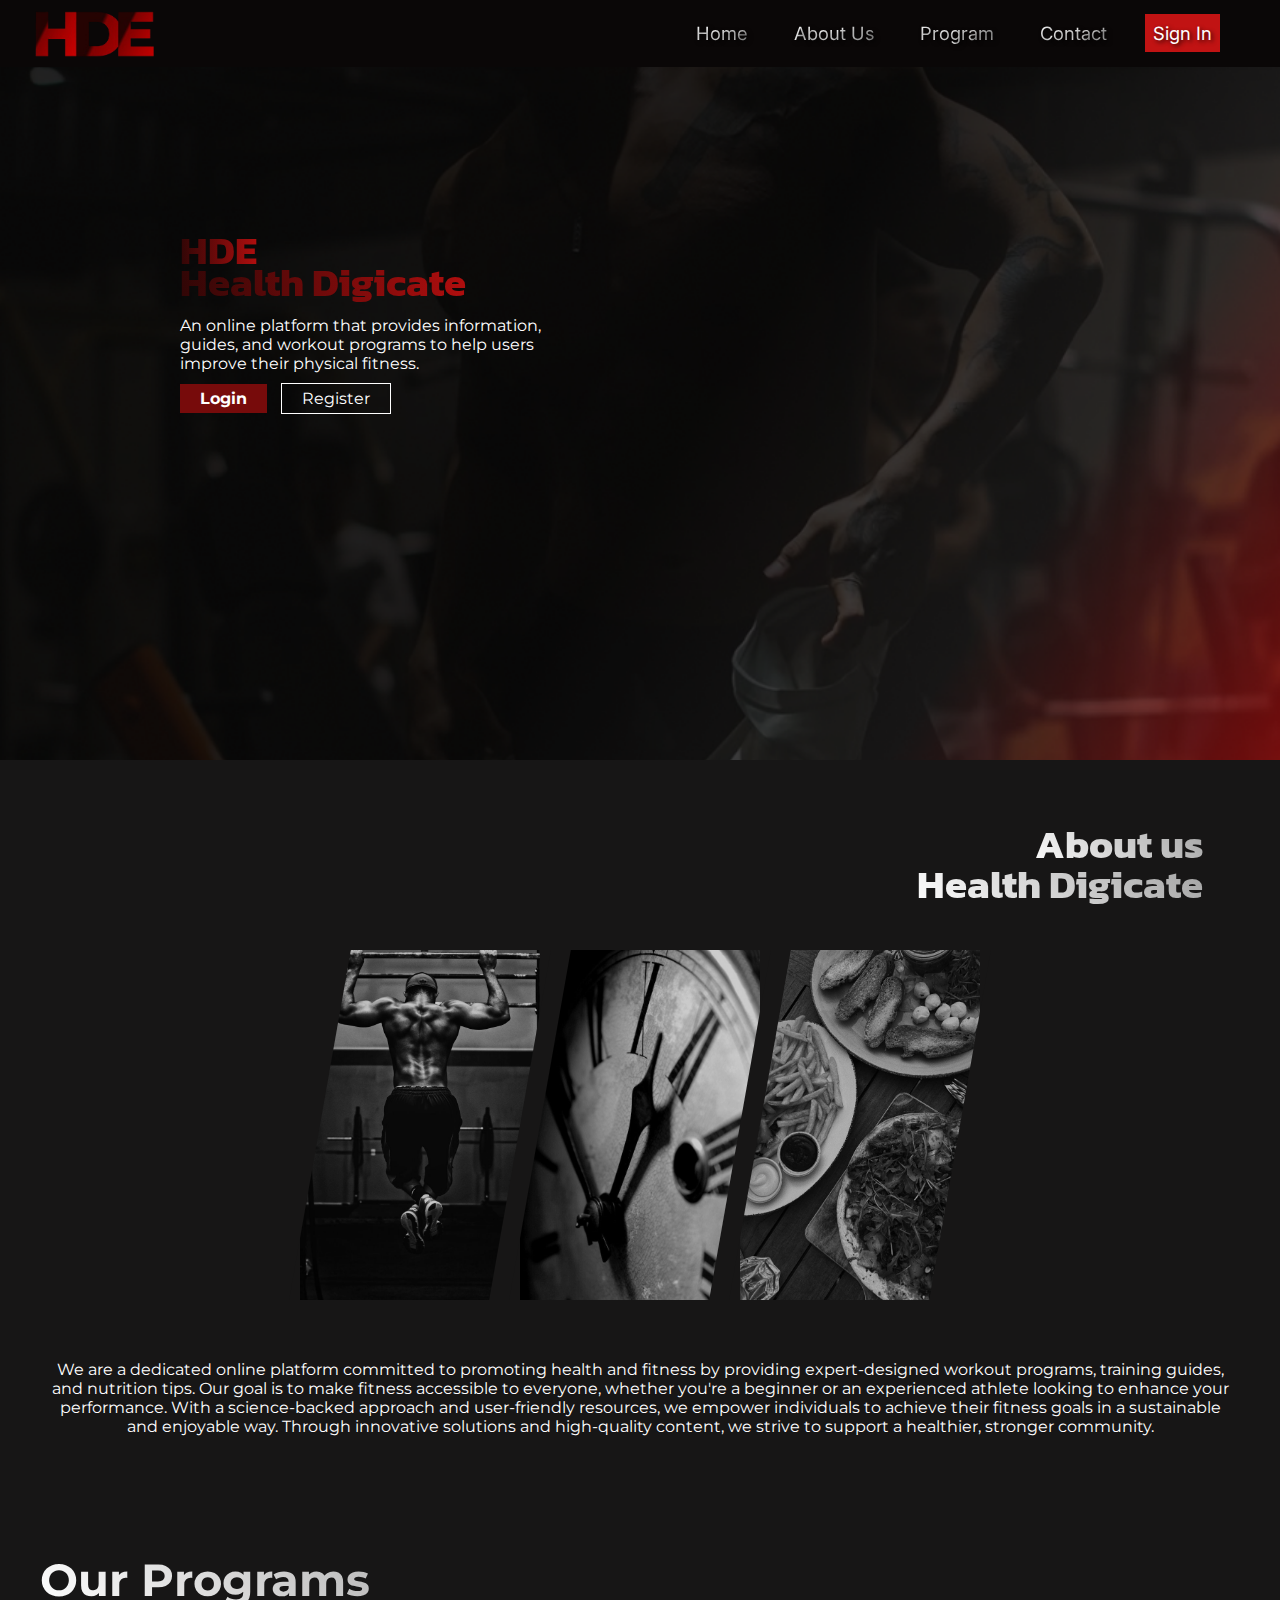
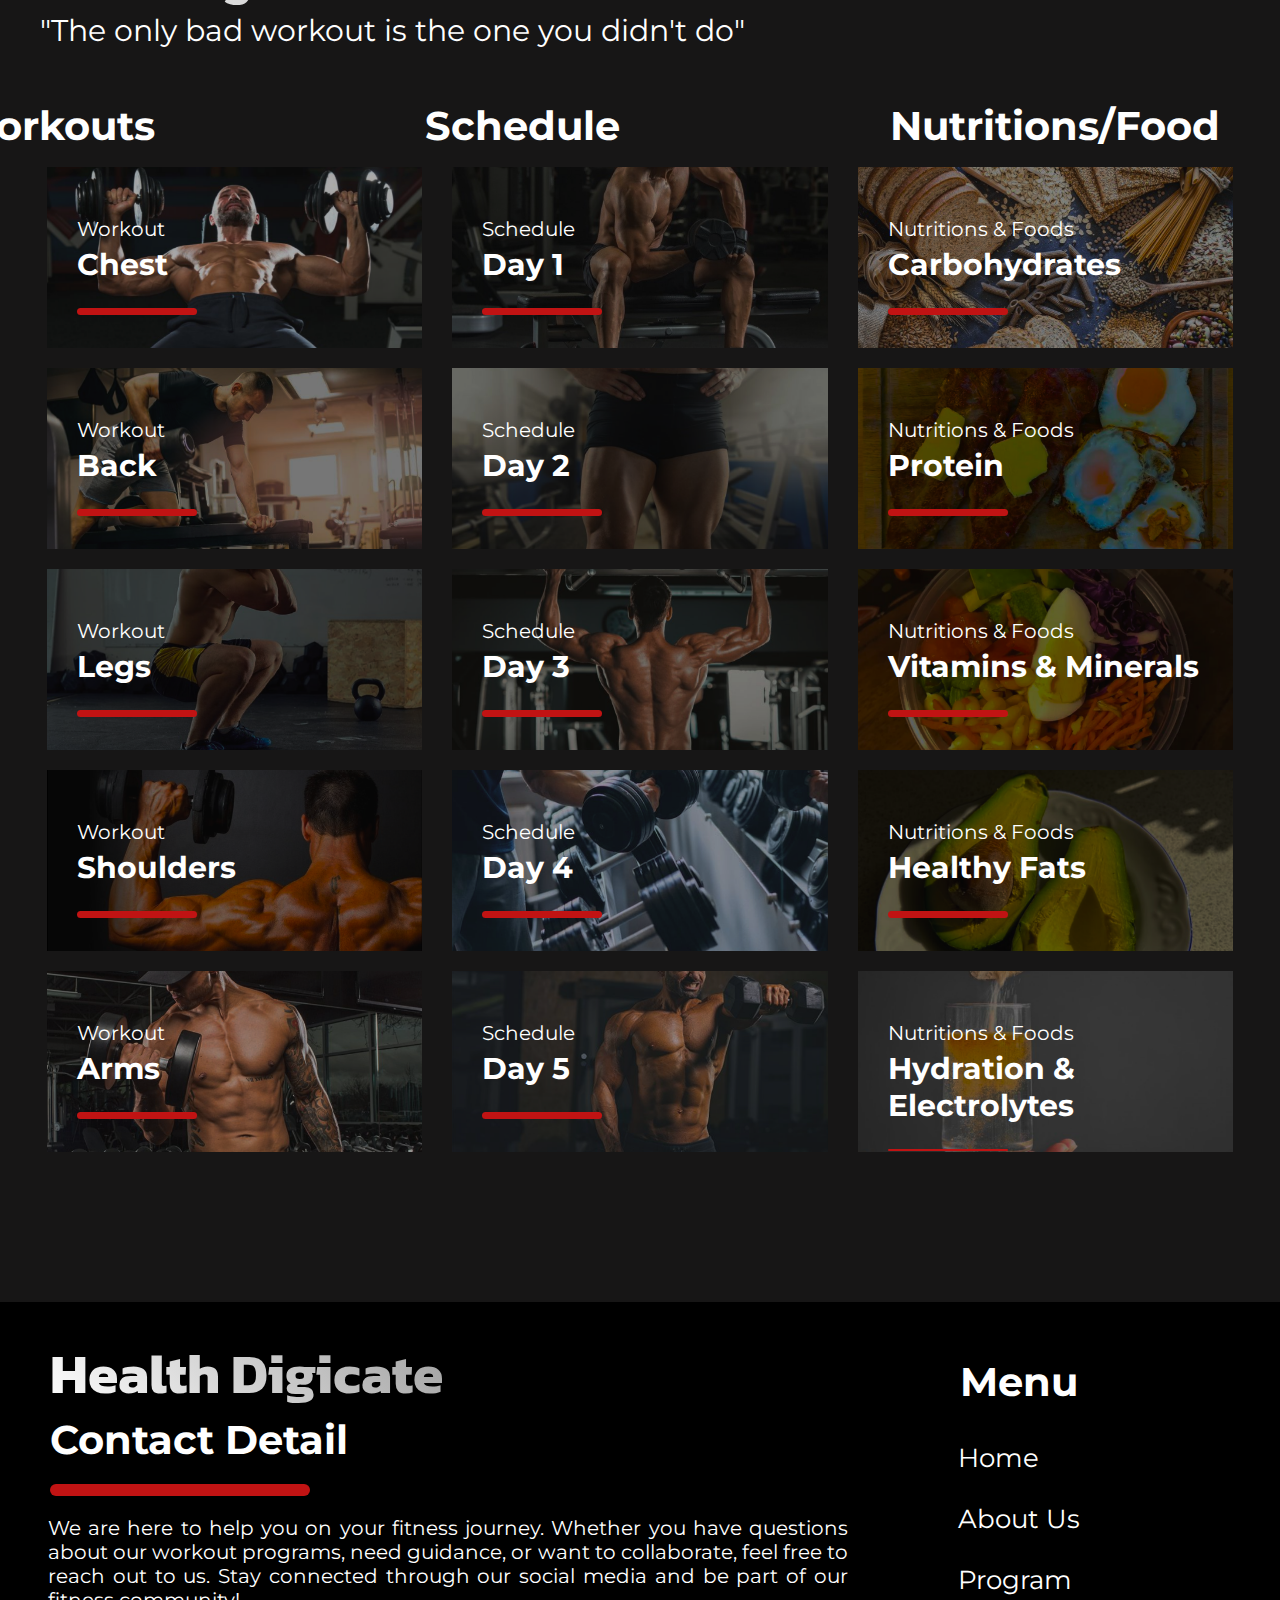
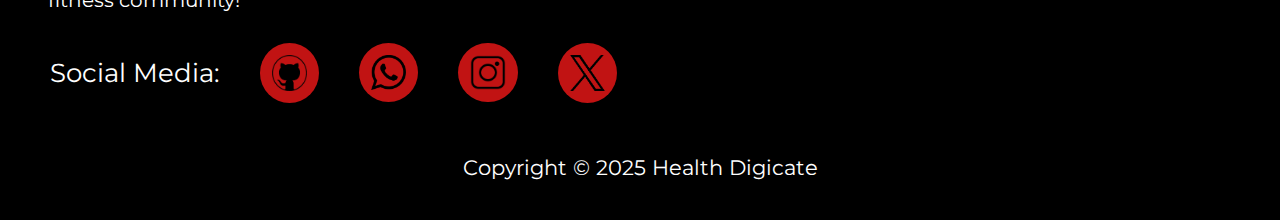
==== commit 833dd42b: "PROGRAMUPDATE" ====
--- a/about.html
+++ b/about.html
@@ -89,7 +89,6 @@
    </div>   
    <p class="about-text">
       We are a dedicated online platform committed to promoting health and fitness by providing expert-designed workout programs, training guides, and nutrition tips. Our goal is to make fitness accessible to everyone, whether you're a beginner or an experienced athlete looking to enhance your performance.
-
 With a science-backed approach and user-friendly resources, we empower individuals to achieve their fitness goals in a sustainable and enjoyable way. Through innovative solutions and high-quality content, we strive to support a healthier, stronger community.
    </p>
 </div>
--- a/style.css
+++ b/style.css
@@ -366,12 +366,12 @@
     margin-right: 45px;
     margin-top: 50px;
     font-family: 'Montserrat', sans-serif;
-    padding-bottom: 70px;
+    padding-bottom: 0px;
 }
 
 .program {
     font-family: 'Montserrat', sans-serif;
-    padding-top: 0px;
+    padding-top: 70px;
     padding-bottom: 150px;
 }
 .program-info{
@@ -660,8 +660,16 @@
     .image-box{
         height: auto;
     }
+    .about-section {
+        padding-top: 120px;
+    }
+    .about-us {
+        padding-top: 120px;
+    }
+    .health-about{
+        padding-top: 120px;
+    }
     .image-container{
-        margin-top: 120px;
         margin-left: 10%;
         width: 85%;
         height: 50%;
